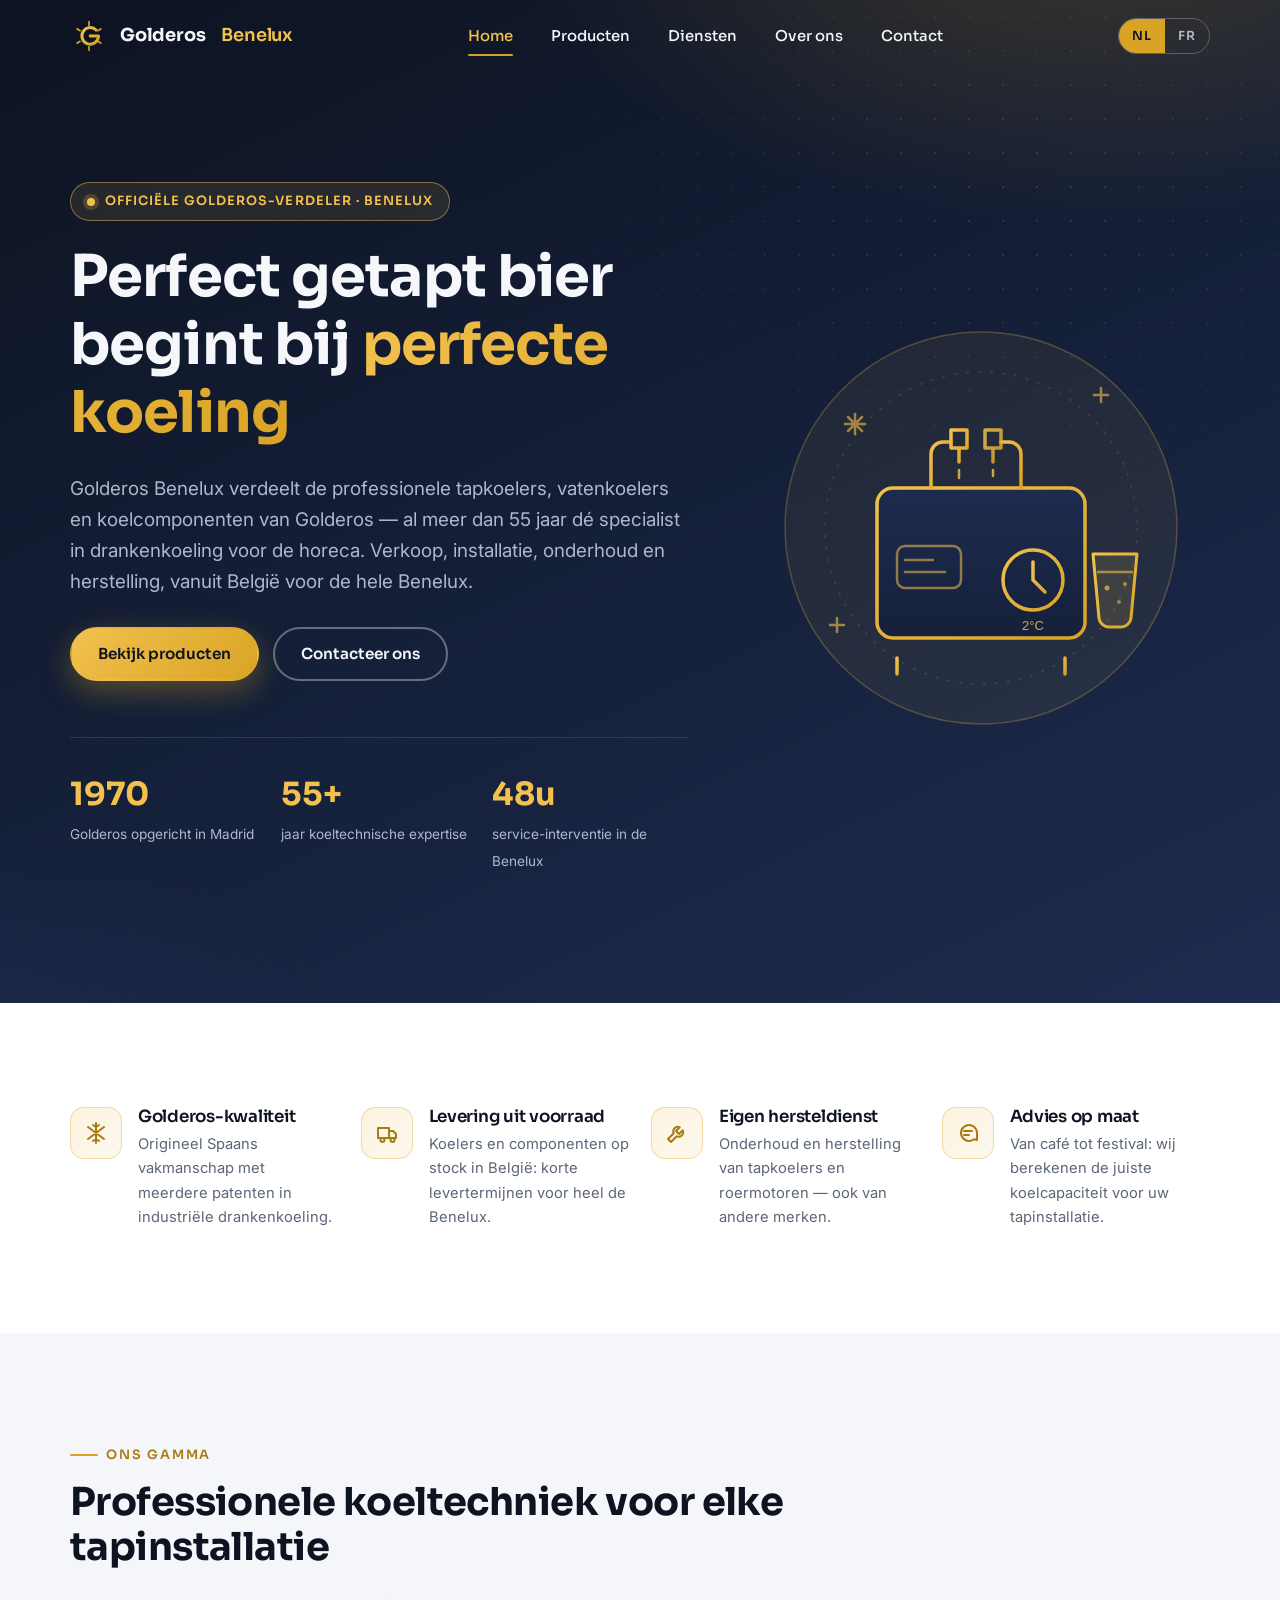
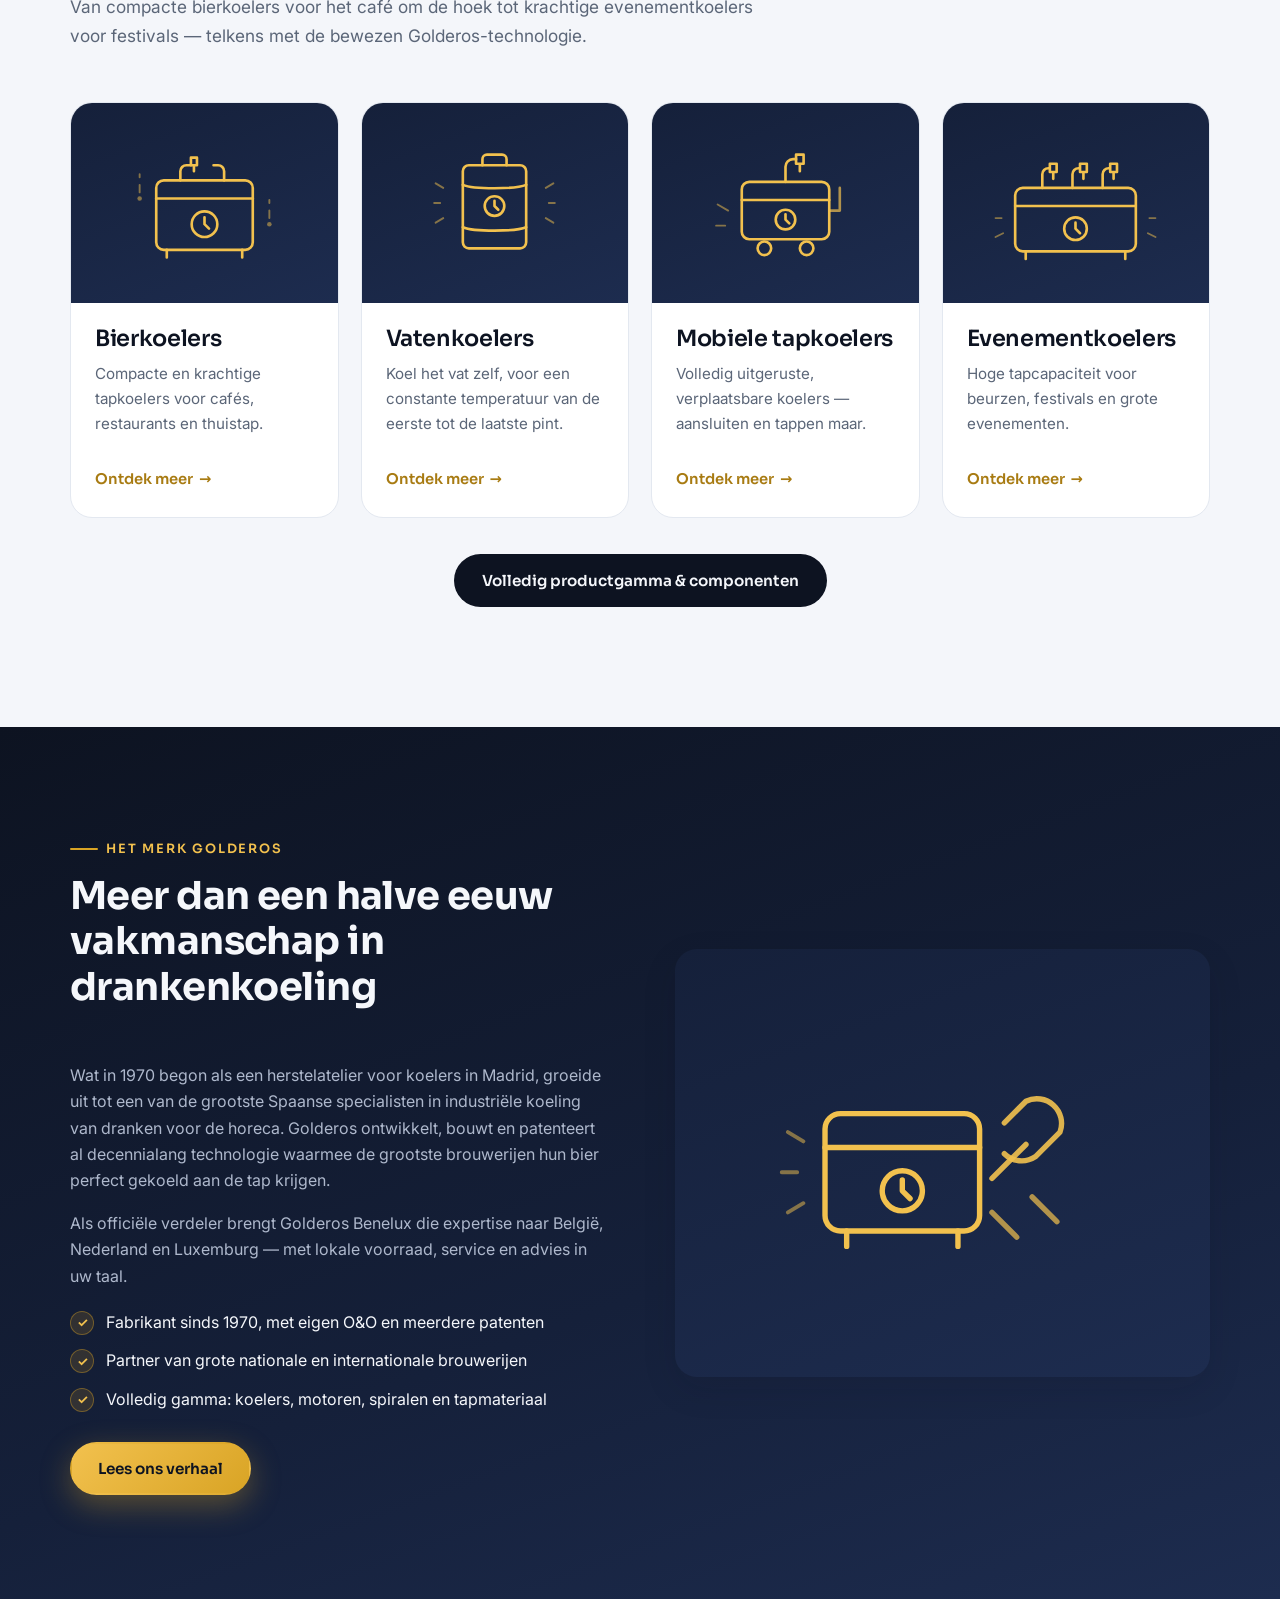
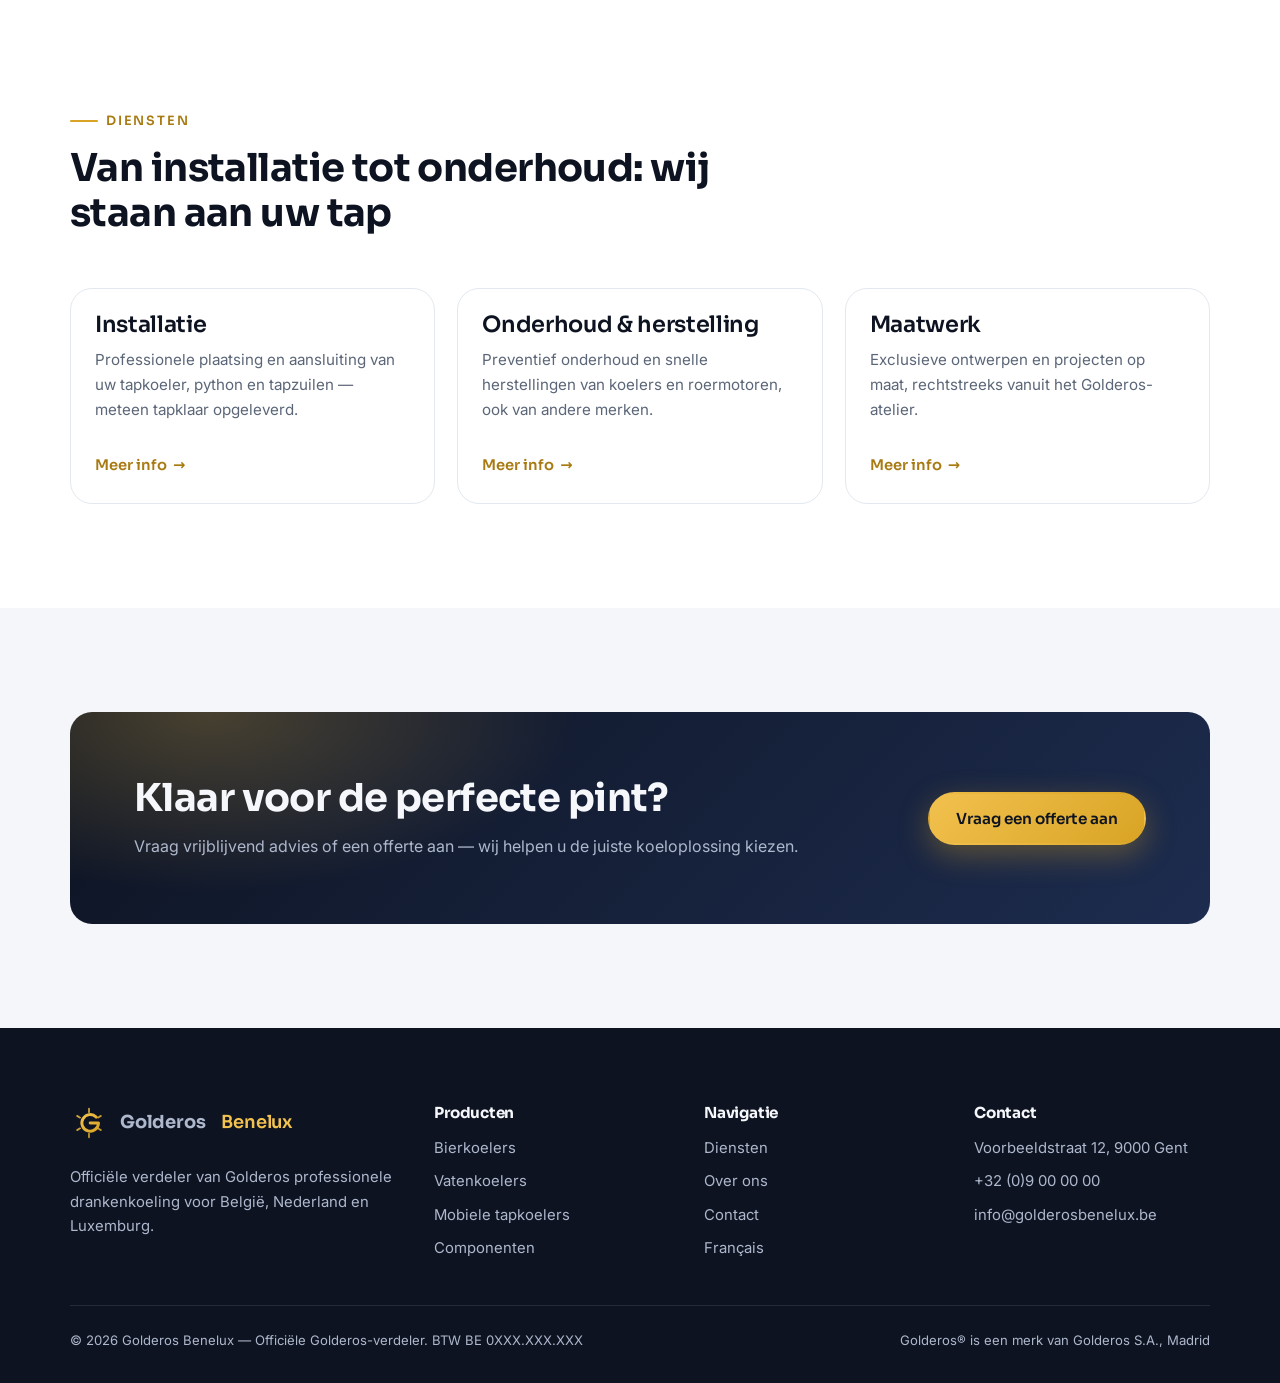
==== nl/index.html @ f65aa763 "Bouw tweetalige (NL/FR) website voor Golderos Benelux Statische marketingsite voor de Belgische Gold" ====
<!DOCTYPE html>
<html lang="nl">
<head>
  <meta charset="UTF-8">
  <meta name="viewport" content="width=device-width, initial-scale=1">
  <title>Golderos Benelux — Professionele biertapkoeling &amp; koeltechniek voor de horeca</title>
  <meta name="description" content="Golderos Benelux is de officiële verdeler van Golderos biertapkoelers, vatenkoelers, roermotoren en koelcomponenten in België, Nederland en Luxemburg. Verkoop, installatie, onderhoud en herstelling.">
  <meta property="og:title" content="Golderos Benelux — Professionele biertapkoeling voor de horeca">
  <meta property="og:description" content="Officiële Golderos-verdeler voor de Benelux: tapkoelers, vatenkoelers, componenten en service.">
  <meta property="og:type" content="website">
  <meta property="og:locale" content="nl_BE">
  <!-- TODO: vervang het domein zodra de definitieve domeinnaam gekend is -->
  <link rel="alternate" hreflang="nl-BE" href="https://www.golderosbenelux.be/nl/index.html">
  <link rel="alternate" hreflang="fr-BE" href="https://www.golderosbenelux.be/fr/index.html">
  <link rel="alternate" hreflang="x-default" href="https://www.golderosbenelux.be/nl/index.html">
  <link rel="icon" type="image/svg+xml" href="../assets/img/logo.svg">
  <link rel="preconnect" href="https://fonts.googleapis.com">
  <link rel="preconnect" href="https://fonts.gstatic.com" crossorigin>
  <link href="https://fonts.googleapis.com/css2?family=Inter:wght@400;500;600&family=Sora:wght@500;600;700&display=swap" rel="stylesheet">
  <link rel="stylesheet" href="../assets/css/style.css">
</head>
<body>
  <a class="skip-link" href="#main">Naar de inhoud</a>

  <header class="site-header">
    <div class="container header-inner">
      <a class="brand" href="index.html">
        <img class="brand-mark" src="../assets/img/logo.svg" alt="" width="38" height="38">
        Golderos&nbsp;<span class="brand-sub">Benelux</span>
      </a>
      <nav class="site-nav" id="site-nav" aria-label="Hoofdnavigatie">
        <a href="index.html" aria-current="page">Home</a>
        <a href="producten.html">Producten</a>
        <a href="diensten.html">Diensten</a>
        <a href="over-ons.html">Over ons</a>
        <a href="contact.html">Contact</a>
      </nav>
      <div class="header-actions">
        <div class="lang-switch" aria-label="Taalkeuze">
          <a href="index.html" class="is-active" aria-current="true" lang="nl">NL</a>
          <a href="../fr/index.html" lang="fr" hreflang="fr">FR</a>
        </div>
        <button class="nav-toggle" aria-expanded="false" aria-controls="site-nav" aria-label="Menu openen of sluiten">
          <span></span><span></span><span></span>
        </button>
      </div>
    </div>
  </header>

  <main id="main">

    <!-- Hero -->
    <section class="hero">
      <div class="container hero-inner">
        <div>
          <span class="hero-badge">Officiële Golderos-verdeler · Benelux</span>
          <h1>Perfect getapt bier begint bij <span class="accent">perfecte koeling</span></h1>
          <p class="lede">Golderos Benelux verdeelt de professionele tapkoelers, vatenkoelers en koelcomponenten van Golderos — al meer dan 55 jaar dé specialist in drankenkoeling voor de horeca. Verkoop, installatie, onderhoud en herstelling, vanuit België voor de hele Benelux.</p>
          <div class="hero-actions">
            <a class="btn btn--gold" href="producten.html">Bekijk producten</a>
            <a class="btn btn--ghost" href="contact.html">Contacteer ons</a>
          </div>
          <div class="hero-stats">
            <div><strong>1970</strong><span>Golderos opgericht in Madrid</span></div>
            <div><strong>55+</strong><span>jaar koeltechnische expertise</span></div>
            <div><strong>48u</strong><span>service-interventie in de Benelux</span></div>
          </div>
        </div>
        <div class="hero-visual">
          <img src="../assets/img/hero-cooler.svg" alt="" width="420" height="420">
        </div>
      </div>
    </section>

    <!-- USP's -->
    <section class="section">
      <div class="container">
        <div class="grid grid--4">
          <div class="usp reveal">
            <span class="usp-icon" aria-hidden="true">
              <svg width="24" height="24" viewBox="0 0 24 24" fill="none" stroke="currentColor" stroke-width="2" stroke-linecap="round"><path d="M12 2v20M4 6l16 12M20 6L4 18M12 6l-3-2M12 6l3-2M12 18l-3 2M12 18l3 2"/></svg>
            </span>
            <div>
              <h3>Golderos-kwaliteit</h3>
              <p>Origineel Spaans vakmanschap met meerdere patenten in industriële drankenkoeling.</p>
            </div>
          </div>
          <div class="usp reveal">
            <span class="usp-icon" aria-hidden="true">
              <svg width="24" height="24" viewBox="0 0 24 24" fill="none" stroke="currentColor" stroke-width="2" stroke-linecap="round" stroke-linejoin="round"><path d="M3 7h11v10H3zM14 10h4l3 3v4h-7zM7.5 17a2 2 0 1 0 0 4 2 2 0 0 0 0-4zM17.5 17a2 2 0 1 0 0 4 2 2 0 0 0 0-4z"/></svg>
            </span>
            <div>
              <h3>Levering uit voorraad</h3>
              <p>Koelers en componenten op stock in België: korte levertermijnen voor heel de Benelux.</p>
            </div>
          </div>
          <div class="usp reveal">
            <span class="usp-icon" aria-hidden="true">
              <svg width="24" height="24" viewBox="0 0 24 24" fill="none" stroke="currentColor" stroke-width="2" stroke-linecap="round" stroke-linejoin="round"><path d="M14.7 6.3a4.5 4.5 0 0 0-6 6L3 18l3 3 5.7-5.7a4.5 4.5 0 0 0 6-6L14 13l-3-3z"/></svg>
            </span>
            <div>
              <h3>Eigen hersteldienst</h3>
              <p>Onderhoud en herstelling van tapkoelers en roermotoren — ook van andere merken.</p>
            </div>
          </div>
          <div class="usp reveal">
            <span class="usp-icon" aria-hidden="true">
              <svg width="24" height="24" viewBox="0 0 24 24" fill="none" stroke="currentColor" stroke-width="2" stroke-linecap="round" stroke-linejoin="round"><path d="M21 12a8 8 0 1 0-3 6.2L21 19z"/><path d="M8 10h8M8 14h5"/></svg>
            </span>
            <div>
              <h3>Advies op maat</h3>
              <p>Van café tot festival: wij berekenen de juiste koelcapaciteit voor uw tapinstallatie.</p>
            </div>
          </div>
        </div>
      </div>
    </section>

    <!-- Productcategorieën -->
    <section class="section section--mist">
      <div class="container">
        <div class="section-head reveal">
          <span class="kicker">Ons gamma</span>
          <h2>Professionele koeltechniek voor elke tapinstallatie</h2>
          <p class="lede">Van compacte bierkoelers voor het café om de hoek tot krachtige evenementkoelers voor festivals — telkens met de bewezen Golderos-technologie.</p>
        </div>
        <div class="grid grid--4">
          <article class="card reveal">
            <div class="card-media">
              <img src="../assets/img/products/beer-cooler.jpg" data-placeholder="../assets/img/products/placeholder-beer-cooler.svg" onerror="this.onerror=null;this.src=this.dataset.placeholder;this.classList.add('is-placeholder')" alt="Golderos bierkoeler" loading="lazy" width="800" height="600">
            </div>
            <div class="card-body">
              <h3>Bierkoelers</h3>
              <p>Compacte en krachtige tapkoelers voor cafés, restaurants en thuistap.</p>
              <a class="card-link" href="producten.html#bierkoelers">Ontdek meer</a>
            </div>
          </article>
          <article class="card reveal">
            <div class="card-media">
              <img src="../assets/img/products/keg-cooler.jpg" data-placeholder="../assets/img/products/placeholder-keg-cooler.svg" onerror="this.onerror=null;this.src=this.dataset.placeholder;this.classList.add('is-placeholder')" alt="Golderos vatenkoeler" loading="lazy" width="800" height="600">
            </div>
            <div class="card-body">
              <h3>Vatenkoelers</h3>
              <p>Koel het vat zelf, voor een constante temperatuur van de eerste tot de laatste pint.</p>
              <a class="card-link" href="producten.html#vatenkoelers">Ontdek meer</a>
            </div>
          </article>
          <article class="card reveal">
            <div class="card-media">
              <img src="../assets/img/products/mobile-cooler.jpg" data-placeholder="../assets/img/products/placeholder-mobile-cooler.svg" onerror="this.onerror=null;this.src=this.dataset.placeholder;this.classList.add('is-placeholder')" alt="Golderos mobiele tapkoeler" loading="lazy" width="800" height="600">
            </div>
            <div class="card-body">
              <h3>Mobiele tapkoelers</h3>
              <p>Volledig uitgeruste, verplaatsbare koelers — aansluiten en tappen maar.</p>
              <a class="card-link" href="producten.html#mobiele-koelers">Ontdek meer</a>
            </div>
          </article>
          <article class="card reveal">
            <div class="card-media">
              <img src="../assets/img/products/event-cooler.jpg" data-placeholder="../assets/img/products/placeholder-event-cooler.svg" onerror="this.onerror=null;this.src=this.dataset.placeholder;this.classList.add('is-placeholder')" alt="Golderos evenementkoeler" loading="lazy" width="800" height="600">
            </div>
            <div class="card-body">
              <h3>Evenementkoelers</h3>
              <p>Hoge tapcapaciteit voor beurzen, festivals en grote evenementen.</p>
              <a class="card-link" href="producten.html#evenementkoelers">Ontdek meer</a>
            </div>
          </article>
        </div>
        <p class="center" style="margin-top:36px">
          <a class="btn btn--ink" href="producten.html">Volledig productgamma &amp; componenten</a>
        </p>
      </div>
    </section>

    <!-- Over Golderos -->
    <section class="section section--dark">
      <div class="container split">
        <div class="reveal">
          <div class="section-head">
            <span class="kicker">Het merk Golderos</span>
            <h2>Meer dan een halve eeuw vakmanschap in drankenkoeling</h2>
          </div>
          <p>Wat in 1970 begon als een herstelatelier voor koelers in Madrid, groeide uit tot een van de grootste Spaanse specialisten in industriële koeling van dranken voor de horeca. Golderos ontwikkelt, bouwt en patenteert al decennialang technologie waarmee de grootste brouwerijen hun bier perfect gekoeld aan de tap krijgen.</p>
          <p>Als officiële verdeler brengt Golderos Benelux die expertise naar België, Nederland en Luxemburg — met lokale voorraad, service en advies in uw taal.</p>
          <ul class="checklist">
            <li>Fabrikant sinds 1970, met eigen O&amp;O en meerdere patenten</li>
            <li>Partner van grote nationale en internationale brouwerijen</li>
            <li>Volledig gamma: koelers, motoren, spiralen en tapmateriaal</li>
          </ul>
          <div class="hero-actions">
            <a class="btn btn--gold" href="over-ons.html">Lees ons verhaal</a>
          </div>
        </div>
        <div class="split-media reveal">
          <img src="../assets/img/products/workshop.jpg" data-placeholder="../assets/img/products/placeholder-service.svg" onerror="this.onerror=null;this.src=this.dataset.placeholder;this.classList.add('is-placeholder')" alt="Golderos werkplaats voor koeltechniek" loading="lazy" width="1000" height="800">
        </div>
      </div>
    </section>

    <!-- Diensten teaser -->
    <section class="section">
      <div class="container">
        <div class="section-head reveal">
          <span class="kicker">Diensten</span>
          <h2>Van installatie tot onderhoud: wij staan aan uw tap</h2>
        </div>
        <div class="grid grid--3">
          <article class="card reveal">
            <div class="card-body">
              <h3>Installatie</h3>
              <p>Professionele plaatsing en aansluiting van uw tapkoeler, python en tapzuilen — meteen tapklaar opgeleverd.</p>
              <a class="card-link" href="diensten.html#installatie">Meer info</a>
            </div>
          </article>
          <article class="card reveal">
            <div class="card-body">
              <h3>Onderhoud &amp; herstelling</h3>
              <p>Preventief onderhoud en snelle herstellingen van koelers en roermotoren, ook van andere merken.</p>
              <a class="card-link" href="diensten.html#onderhoud">Meer info</a>
            </div>
          </article>
          <article class="card reveal">
            <div class="card-body">
              <h3>Maatwerk</h3>
              <p>Exclusieve ontwerpen en projecten op maat, rechtstreeks vanuit het Golderos-atelier.</p>
              <a class="card-link" href="diensten.html#maatwerk">Meer info</a>
            </div>
          </article>
        </div>
      </div>
    </section>

    <!-- CTA -->
    <section class="section section--mist">
      <div class="container">
        <div class="cta-band reveal">
          <div>
            <h2>Klaar voor de perfecte pint?</h2>
            <p>Vraag vrijblijvend advies of een offerte aan — wij helpen u de juiste koeloplossing kiezen.</p>
          </div>
          <a class="btn btn--gold" href="contact.html">Vraag een offerte aan</a>
        </div>
      </div>
    </section>
  </main>

  <footer class="site-footer">
    <div class="container">
      <div class="footer-grid">
        <div class="footer-brand">
          <a class="brand" href="index.html">
            <img class="brand-mark" src="../assets/img/logo.svg" alt="" width="38" height="38">
            Golderos&nbsp;<span class="brand-sub">Benelux</span>
          </a>
          <p style="margin-top:16px">Officiële verdeler van Golderos professionele drankenkoeling voor België, Nederland en Luxemburg.</p>
        </div>
        <div>
          <h4>Producten</h4>
          <ul>
            <li><a href="producten.html#bierkoelers">Bierkoelers</a></li>
            <li><a href="producten.html#vatenkoelers">Vatenkoelers</a></li>
            <li><a href="producten.html#mobiele-koelers">Mobiele tapkoelers</a></li>
            <li><a href="producten.html#componenten">Componenten</a></li>
          </ul>
        </div>
        <div>
          <h4>Navigatie</h4>
          <ul>
            <li><a href="diensten.html">Diensten</a></li>
            <li><a href="over-ons.html">Over ons</a></li>
            <li><a href="contact.html">Contact</a></li>
            <li><a href="../fr/index.html" lang="fr" hreflang="fr">Français</a></li>
          </ul>
        </div>
        <div>
          <h4>Contact</h4>
          <ul>
            <!-- TODO: definitieve bedrijfsgegevens invullen -->
            <li>Voorbeeldstraat 12, 9000 Gent</li>
            <li><a href="tel:+3290000000">+32 (0)9 00 00 00</a></li>
            <li><a href="mailto:info@golderosbenelux.be">info@golderosbenelux.be</a></li>
          </ul>
        </div>
      </div>
      <div class="footer-bottom">
        <span>© <span data-year>2026</span> Golderos Benelux — Officiële Golderos-verdeler. BTW BE 0XXX.XXX.XXX <!-- TODO --></span>
        <span>Golderos® is een merk van Golderos S.A., Madrid</span>
      </div>
    </div>
  </footer>

  <script src="../assets/js/main.js" defer></script>
</body>
</html>
---- assets/css/style.css ----
/* ==========================================================================
   Golderos Benelux — designsysteem
   Mobile-first, geen build-stap.
   ========================================================================== */

:root {
  /* Kleuren */
  --ink: #0d1321;
  --ink-2: #15203a;
  --ink-3: #1d2c4f;
  --gold: #d9a425;
  --gold-2: #f2c14e;
  --gold-dark: #a87b12;
  --paper: #ffffff;
  --mist: #f4f6fa;
  --line: #e3e8f0;
  --text: #2a3344;
  --text-soft: #5b6678;
  --text-inverse: #f5f7fb;
  --text-inverse-soft: #aeb8cc;

  /* Typografie */
  --font-display: "Sora", system-ui, sans-serif;
  --font-body: "Inter", system-ui, sans-serif;

  /* Maten */
  --radius: 14px;
  --radius-lg: 22px;
  --container: 1180px;
  --header-h: 72px;
  --shadow-sm: 0 2px 10px rgba(13, 19, 33, 0.07);
  --shadow-md: 0 12px 34px rgba(13, 19, 33, 0.12);
  --shadow-gold: 0 10px 30px rgba(217, 164, 37, 0.35);
}

*,
*::before,
*::after {
  box-sizing: border-box;
}

html {
  scroll-behavior: smooth;
  scroll-padding-top: calc(var(--header-h) + 16px);
}

body {
  margin: 0;
  font-family: var(--font-body);
  font-size: 1rem;
  line-height: 1.65;
  color: var(--text);
  background: var(--paper);
  -webkit-font-smoothing: antialiased;
  overflow-x: hidden;
}

img,
svg {
  max-width: 100%;
  display: block;
}

h1,
h2,
h3,
h4 {
  font-family: var(--font-display);
  color: var(--ink);
  line-height: 1.18;
  margin: 0 0 0.6em;
  letter-spacing: -0.015em;
}

h1 { font-size: clamp(2.1rem, 6.2vw, 3.6rem); font-weight: 700; }
h2 { font-size: clamp(1.6rem, 4vw, 2.4rem); font-weight: 700; }
h3 { font-size: clamp(1.15rem, 2.6vw, 1.4rem); font-weight: 600; }

p { margin: 0 0 1em; }

a {
  color: var(--gold-dark);
  text-decoration: none;
}

a:hover { text-decoration: underline; }

.container {
  width: 100%;
  max-width: var(--container);
  margin-inline: auto;
  padding-inline: 20px;
}

.section {
  padding-block: clamp(56px, 9vw, 104px);
}

.section--mist { background: var(--mist); }
.section--dark {
  background: linear-gradient(160deg, var(--ink) 0%, var(--ink-2) 60%, var(--ink-3) 100%);
  color: var(--text-inverse);
}
.section--dark h2,
.section--dark h3 { color: var(--text-inverse); }
.section--dark p { color: var(--text-inverse-soft); }

.section-head {
  max-width: 720px;
  margin-bottom: clamp(28px, 5vw, 52px);
}

.section-head .kicker {
  display: inline-flex;
  align-items: center;
  gap: 8px;
  font-family: var(--font-display);
  font-size: 0.8rem;
  font-weight: 600;
  text-transform: uppercase;
  letter-spacing: 0.14em;
  color: var(--gold-dark);
  margin-bottom: 14px;
}

.section--dark .kicker { color: var(--gold-2); }

.section-head .kicker::before {
  content: "";
  width: 28px;
  height: 2px;
  background: var(--gold);
  border-radius: 2px;
}

.lede {
  font-size: 1.08rem;
  color: var(--text-soft);
}

/* --------------------------------------------------------------------------
   Knoppen
   -------------------------------------------------------------------------- */

.btn {
  display: inline-flex;
  align-items: center;
  justify-content: center;
  gap: 10px;
  min-height: 50px;
  padding: 12px 26px;
  border-radius: 999px;
  font-family: var(--font-display);
  font-size: 0.95rem;
  font-weight: 600;
  text-decoration: none;
  border: 2px solid transparent;
  cursor: pointer;
  transition: transform 0.18s ease, box-shadow 0.18s ease, background 0.18s ease,
    color 0.18s ease, border-color 0.18s ease;
}

.btn:hover { text-decoration: none; transform: translateY(-2px); }

.btn--gold {
  background: linear-gradient(135deg, var(--gold-2), var(--gold));
  color: var(--ink);
  box-shadow: var(--shadow-gold);
}

.btn--gold:hover { box-shadow: 0 16px 38px rgba(217, 164, 37, 0.45); }

.btn--ghost {
  border-color: rgba(255, 255, 255, 0.35);
  color: var(--text-inverse);
}

.btn--ghost:hover { border-color: var(--gold-2); color: var(--gold-2); }

.btn--ink {
  background: var(--ink);
  color: var(--text-inverse);
}

.btn--ink:hover { background: var(--ink-3); }

/* --------------------------------------------------------------------------
   Header & navigatie
   -------------------------------------------------------------------------- */

.site-header {
  position: fixed;
  inset: 0 0 auto 0;
  z-index: 60;
  height: var(--header-h);
  display: flex;
  align-items: center;
  transition: background 0.25s ease, box-shadow 0.25s ease;
}

.site-header.is-solid,
.site-header.is-open {
  background: rgba(13, 19, 33, 0.92);
  backdrop-filter: blur(12px);
  -webkit-backdrop-filter: blur(12px);
  box-shadow: 0 6px 24px rgba(0, 0, 0, 0.25);
}

.header-inner {
  display: flex;
  align-items: center;
  justify-content: space-between;
  gap: 16px;
}

.brand {
  display: inline-flex;
  align-items: center;
  gap: 12px;
  font-family: var(--font-display);
  font-weight: 700;
  font-size: 1.12rem;
  color: var(--text-inverse);
  letter-spacing: -0.01em;
  white-space: nowrap;
}

.brand:hover { text-decoration: none; }

.brand .brand-mark { width: 38px; height: 38px; flex: none; }

.brand .brand-sub {
  color: var(--gold-2);
  font-weight: 600;
}

.site-nav {
  display: none;
}

.site-nav a {
  font-family: var(--font-display);
  font-size: 0.93rem;
  font-weight: 500;
  color: var(--text-inverse);
  padding: 10px 4px;
  position: relative;
}

.site-nav a:hover { text-decoration: none; color: var(--gold-2); }

.site-nav a::after {
  content: "";
  position: absolute;
  left: 4px;
  right: 4px;
  bottom: 2px;
  height: 2px;
  border-radius: 2px;
  background: var(--gold);
  transform: scaleX(0);
  transform-origin: left;
  transition: transform 0.2s ease;
}

.site-nav a:hover::after,
.site-nav a[aria-current="page"]::after { transform: scaleX(1); }

.site-nav a[aria-current="page"] { color: var(--gold-2); }

.header-actions {
  display: flex;
  align-items: center;
  gap: 12px;
}

.lang-switch {
  display: inline-flex;
  border: 1px solid rgba(255, 255, 255, 0.25);
  border-radius: 999px;
  overflow: hidden;
}

.lang-switch a {
  font-family: var(--font-display);
  font-size: 0.78rem;
  font-weight: 600;
  letter-spacing: 0.06em;
  color: var(--text-inverse-soft);
  padding: 7px 13px;
  min-width: 44px;
  text-align: center;
}

.lang-switch a:hover { text-decoration: none; color: var(--gold-2); }

.lang-switch a.is-active {
  background: var(--gold);
  color: var(--ink);
}

.nav-toggle {
  appearance: none;
  background: none;
  border: 0;
  width: 46px;
  height: 46px;
  display: inline-flex;
  flex-direction: column;
  align-items: center;
  justify-content: center;
  gap: 6px;
  cursor: pointer;
  padding: 0;
}

.nav-toggle span {
  width: 24px;
  height: 2px;
  border-radius: 2px;
  background: var(--text-inverse);
  transition: transform 0.25s ease, opacity 0.25s ease;
}

.is-open .nav-toggle span:nth-child(1) { transform: translateY(8px) rotate(45deg); }
.is-open .nav-toggle span:nth-child(2) { opacity: 0; }
.is-open .nav-toggle span:nth-child(3) { transform: translateY(-8px) rotate(-45deg); }

/* Mobiel uitklapmenu */
.site-nav.is-open {
  display: flex;
  flex-direction: column;
  position: fixed;
  top: var(--header-h);
  left: 0;
  right: 0;
  background: var(--ink);
  padding: 18px 20px 28px;
  gap: 4px;
  box-shadow: 0 24px 40px rgba(0, 0, 0, 0.35);
  max-height: calc(100vh - var(--header-h));
  overflow-y: auto;
}

.site-nav.is-open a {
  padding: 13px 8px;
  font-size: 1.05rem;
  border-bottom: 1px solid rgba(255, 255, 255, 0.08);
}

@media (min-width: 880px) {
  .site-nav {
    display: flex;
    gap: clamp(14px, 2.4vw, 30px);
  }
  .nav-toggle { display: none; }
}

/* Compacte header op smalle schermen zodat alles binnen 360px past */
@media (max-width: 560px) {
  .header-inner { gap: 8px; padding-inline: 14px; }
  .brand { font-size: 0.95rem; gap: 8px; }
  .brand .brand-mark { width: 30px; height: 30px; }
  .header-actions { gap: 6px; }
  .lang-switch a { min-width: 36px; padding: 6px 9px; font-size: 0.72rem; }
  .nav-toggle { width: 40px; }
}

/* --------------------------------------------------------------------------
   Hero
   -------------------------------------------------------------------------- */

.hero {
  position: relative;
  background:
    radial-gradient(900px 500px at 85% -10%, rgba(217, 164, 37, 0.22), transparent 65%),
    radial-gradient(700px 420px at -10% 110%, rgba(29, 44, 79, 0.9), transparent 70%),
    linear-gradient(155deg, var(--ink) 0%, var(--ink-2) 55%, var(--ink-3) 100%);
  color: var(--text-inverse);
  padding-top: calc(var(--header-h) + clamp(48px, 10vw, 110px));
  padding-bottom: clamp(64px, 11vw, 130px);
  overflow: hidden;
}

.hero::after {
  content: "";
  position: absolute;
  inset: 0;
  background-image: radial-gradient(rgba(242, 193, 78, 0.16) 1.5px, transparent 1.5px);
  background-size: 34px 34px;
  mask-image: radial-gradient(720px 480px at 78% 20%, black, transparent 75%);
  -webkit-mask-image: radial-gradient(720px 480px at 78% 20%, black, transparent 75%);
  pointer-events: none;
}

.hero-inner {
  position: relative;
  z-index: 1;
  display: grid;
  gap: clamp(36px, 6vw, 64px);
  align-items: center;
}

.hero h1 { color: var(--text-inverse); margin-bottom: 0.45em; }

.hero h1 .accent {
  background: linear-gradient(120deg, var(--gold-2), var(--gold));
  -webkit-background-clip: text;
  background-clip: text;
  color: transparent;
}

.hero .lede {
  color: var(--text-inverse-soft);
  font-size: clamp(1.02rem, 2.2vw, 1.18rem);
  max-width: 56ch;
}

.hero-badge {
  display: inline-flex;
  align-items: center;
  gap: 10px;
  border: 1px solid rgba(242, 193, 78, 0.45);
  background: rgba(242, 193, 78, 0.1);
  color: var(--gold-2);
  font-family: var(--font-display);
  font-size: 0.8rem;
  font-weight: 600;
  letter-spacing: 0.08em;
  text-transform: uppercase;
  border-radius: 999px;
  padding: 8px 16px;
  margin-bottom: 22px;
}

.hero-badge::before {
  content: "";
  width: 8px;
  height: 8px;
  border-radius: 50%;
  background: var(--gold-2);
  box-shadow: 0 0 0 4px rgba(242, 193, 78, 0.2);
}

.hero-actions {
  display: flex;
  flex-wrap: wrap;
  gap: 14px;
  margin-top: 30px;
}

.hero-stats {
  display: grid;
  grid-template-columns: repeat(3, 1fr);
  gap: 14px;
  margin-top: clamp(36px, 6vw, 56px);
  padding-top: 30px;
  border-top: 1px solid rgba(255, 255, 255, 0.12);
  max-width: 640px;
}

.hero-stats strong {
  display: block;
  font-family: var(--font-display);
  font-size: clamp(1.4rem, 3.4vw, 2rem);
  color: var(--gold-2);
}

.hero-stats span {
  font-size: 0.85rem;
  color: var(--text-inverse-soft);
}

.hero-visual {
  display: none;
  justify-self: center;
}

.hero-visual svg { width: min(380px, 100%); height: auto; filter: drop-shadow(0 24px 50px rgba(0, 0, 0, 0.45)); }

@media (min-width: 980px) {
  .hero-inner { grid-template-columns: 1.15fr 0.85fr; }
  .hero-visual { display: block; }
}

/* Subhero voor binnenpagina's */
.page-hero {
  background:
    radial-gradient(700px 360px at 90% 0%, rgba(217, 164, 37, 0.18), transparent 65%),
    linear-gradient(155deg, var(--ink) 0%, var(--ink-2) 70%, var(--ink-3) 100%);
  color: var(--text-inverse);
  padding-top: calc(var(--header-h) + clamp(44px, 8vw, 84px));
  padding-bottom: clamp(44px, 7vw, 76px);
}

.page-hero h1 { color: var(--text-inverse); font-size: clamp(1.9rem, 5vw, 2.9rem); }
.page-hero .lede { color: var(--text-inverse-soft); max-width: 62ch; }

.breadcrumb {
  font-size: 0.85rem;
  color: var(--text-inverse-soft);
  margin-bottom: 16px;
}

.breadcrumb a { color: var(--gold-2); }

/* --------------------------------------------------------------------------
   Kaarten & grids
   -------------------------------------------------------------------------- */

.grid {
  display: grid;
  gap: 22px;
}

@media (min-width: 640px) { .grid--2 { grid-template-columns: repeat(2, 1fr); } }
@media (min-width: 980px) {
  .grid--3 { grid-template-columns: repeat(3, 1fr); }
  .grid--4 { grid-template-columns: repeat(4, 1fr); }
}
@media (min-width: 640px) and (max-width: 979px) {
  .grid--3, .grid--4 { grid-template-columns: repeat(2, 1fr); }
}

.card {
  background: var(--paper);
  border: 1px solid var(--line);
  border-radius: var(--radius-lg);
  overflow: hidden;
  display: flex;
  flex-direction: column;
  transition: transform 0.22s ease, box-shadow 0.22s ease, border-color 0.22s ease;
}

.card:hover {
  transform: translateY(-6px);
  box-shadow: var(--shadow-md);
  border-color: rgba(217, 164, 37, 0.5);
}

.card-media {
  aspect-ratio: 4 / 3;
  background: linear-gradient(160deg, var(--ink-2), var(--ink-3));
  display: flex;
  align-items: center;
  justify-content: center;
  overflow: hidden;
}

.card-media img {
  width: 100%;
  height: 100%;
  object-fit: cover;
  transition: transform 0.4s ease;
}

.card:hover .card-media img { transform: scale(1.05); }

.card-media img.is-placeholder {
  object-fit: contain;
  padding: 12%;
}

.card-body {
  padding: 22px 24px 26px;
  display: flex;
  flex-direction: column;
  flex: 1;
}

.card-body h3 { margin-bottom: 0.4em; }

.card-body p {
  color: var(--text-soft);
  font-size: 0.95rem;
  flex: 1;
}

.card-tags {
  display: flex;
  flex-wrap: wrap;
  gap: 8px;
  margin-top: 14px;
  padding: 0;
  list-style: none;
}

.card-tags li {
  font-size: 0.74rem;
  font-weight: 600;
  font-family: var(--font-display);
  letter-spacing: 0.04em;
  color: var(--gold-dark);
  background: rgba(217, 164, 37, 0.1);
  border: 1px solid rgba(217, 164, 37, 0.3);
  border-radius: 999px;
  padding: 4px 12px;
}

.card-link {
  font-family: var(--font-display);
  font-weight: 600;
  font-size: 0.92rem;
  margin-top: 16px;
  color: var(--gold-dark);
  display: inline-flex;
  align-items: center;
  gap: 6px;
}

.card-link::after { content: "→"; transition: transform 0.2s ease; }
.card:hover .card-link::after { transform: translateX(4px); }

/* USP-strook */
.usp {
  display: flex;
  gap: 16px;
  align-items: flex-start;
}

.usp-icon {
  flex: none;
  width: 52px;
  height: 52px;
  border-radius: 14px;
  display: grid;
  place-items: center;
  background: linear-gradient(135deg, rgba(242, 193, 78, 0.18), rgba(217, 164, 37, 0.08));
  border: 1px solid rgba(217, 164, 37, 0.35);
  color: var(--gold-dark);
}

.section--dark .usp-icon { color: var(--gold-2); }

.usp h3 { font-size: 1.05rem; margin-bottom: 0.3em; }
.usp p { font-size: 0.92rem; color: var(--text-soft); margin: 0; }
.section--dark .usp p { color: var(--text-inverse-soft); }

/* Split-secties (tekst + visual) */
.split {
  display: grid;
  gap: clamp(30px, 6vw, 70px);
  align-items: center;
}

@media (min-width: 920px) {
  .split { grid-template-columns: 1fr 1fr; }
  .split--rev > :first-child { order: 2; }
}

.split-media {
  border-radius: var(--radius-lg);
  overflow: hidden;
  box-shadow: var(--shadow-md);
  aspect-ratio: 5 / 4;
  background: linear-gradient(160deg, var(--ink-2), var(--ink-3));
  display: flex;
  align-items: center;
  justify-content: center;
}

.split-media img { width: 100%; height: 100%; object-fit: cover; }
.split-media img.is-placeholder { object-fit: contain; padding: 14%; }

/* Checklijst */
.checklist {
  list-style: none;
  padding: 0;
  margin: 20px 0 0;
  display: grid;
  gap: 12px;
}

.checklist li {
  display: flex;
  gap: 12px;
  align-items: flex-start;
}

.checklist li::before {
  content: "✓";
  flex: none;
  width: 24px;
  height: 24px;
  border-radius: 50%;
  display: grid;
  place-items: center;
  font-size: 0.8rem;
  font-weight: 700;
  background: rgba(217, 164, 37, 0.15);
  color: var(--gold-dark);
  border: 1px solid rgba(217, 164, 37, 0.4);
  margin-top: 2px;
}

.section--dark .checklist li::before { color: var(--gold-2); }

/* Tijdlijn (over ons) */
.timeline {
  list-style: none;
  margin: 0;
  padding: 0;
  position: relative;
  display: grid;
  gap: 34px;
}

.timeline::before {
  content: "";
  position: absolute;
  left: 11px;
  top: 8px;
  bottom: 8px;
  width: 2px;
  background: linear-gradient(var(--gold), rgba(217, 164, 37, 0.15));
}

.timeline li {
  position: relative;
  padding-left: 46px;
}

.timeline li::before {
  content: "";
  position: absolute;
  left: 3px;
  top: 6px;
  width: 18px;
  height: 18px;
  border-radius: 50%;
  background: var(--ink);
  border: 3px solid var(--gold);
}

.timeline .year {
  font-family: var(--font-display);
  font-weight: 700;
  color: var(--gold-dark);
  font-size: 1.05rem;
  display: block;
  margin-bottom: 4px;
}

.section--dark .timeline .year { color: var(--gold-2); }
.section--dark .timeline li::before { background: var(--ink-2); }

/* CTA-band */
.cta-band {
  background:
    radial-gradient(620px 300px at 12% 0%, rgba(242, 193, 78, 0.25), transparent 60%),
    linear-gradient(135deg, var(--ink) 0%, var(--ink-3) 100%);
  border-radius: var(--radius-lg);
  color: var(--text-inverse);
  padding: clamp(34px, 6vw, 64px);
  display: grid;
  gap: 24px;
  align-items: center;
  text-align: left;
}

.cta-band h2 { color: var(--text-inverse); margin-bottom: 0.3em; }
.cta-band p { color: var(--text-inverse-soft); margin: 0; }

@media (min-width: 880px) {
  .cta-band { grid-template-columns: 1fr auto; }
}

/* --------------------------------------------------------------------------
   Contact
   -------------------------------------------------------------------------- */

.contact-layout {
  display: grid;
  gap: 34px;
}

@media (min-width: 920px) {
  .contact-layout { grid-template-columns: 1fr 1.2fr; align-items: start; }
}

.contact-info {
  display: grid;
  gap: 18px;
}

.contact-item {
  display: flex;
  gap: 14px;
  align-items: flex-start;
  background: var(--paper);
  border: 1px solid var(--line);
  border-radius: var(--radius);
  padding: 18px 20px;
}

.contact-item .usp-icon { width: 44px; height: 44px; }
.contact-item h3 { font-size: 0.98rem; margin-bottom: 2px; }
.contact-item p { margin: 0; font-size: 0.93rem; color: var(--text-soft); }

.form {
  background: var(--paper);
  border: 1px solid var(--line);
  border-radius: var(--radius-lg);
  padding: clamp(22px, 4vw, 36px);
  box-shadow: var(--shadow-sm);
  display: grid;
  gap: 18px;
}

.form-row { display: grid; gap: 18px; }

@media (min-width: 640px) {
  .form-row--2 { grid-template-columns: 1fr 1fr; }
}

.field { display: grid; gap: 7px; }

.field label {
  font-family: var(--font-display);
  font-size: 0.86rem;
  font-weight: 600;
  color: var(--ink);
}

.field input,
.field select,
.field textarea {
  font: inherit;
  color: var(--text);
  border: 1.5px solid var(--line);
  border-radius: 10px;
  padding: 13px 15px;
  min-height: 50px;
  background: var(--mist);
  transition: border-color 0.18s ease, background 0.18s ease;
  width: 100%;
}

.field textarea { min-height: 140px; resize: vertical; }

.field input:focus,
.field select:focus,
.field textarea:focus {
  outline: none;
  border-color: var(--gold);
  background: var(--paper);
}

.form-note { font-size: 0.83rem; color: var(--text-soft); margin: 0; }

.form-feedback {
  display: none;
  border-radius: 10px;
  padding: 14px 16px;
  font-size: 0.92rem;
  background: rgba(33, 150, 83, 0.1);
  border: 1px solid rgba(33, 150, 83, 0.4);
  color: #1d7a47;
}

.form-feedback.is-visible { display: block; }

/* --------------------------------------------------------------------------
   Footer
   -------------------------------------------------------------------------- */

.site-footer {
  background: var(--ink);
  color: var(--text-inverse-soft);
  padding: clamp(48px, 7vw, 76px) 0 32px;
  font-size: 0.93rem;
}

.footer-grid {
  display: grid;
  gap: 34px;
  margin-bottom: 44px;
}

@media (min-width: 760px) {
  .footer-grid { grid-template-columns: 1.4fr 1fr 1fr 1fr; }
}

.site-footer h4 {
  color: var(--text-inverse);
  font-size: 0.95rem;
  margin-bottom: 14px;
}

.site-footer ul {
  list-style: none;
  margin: 0;
  padding: 0;
  display: grid;
  gap: 9px;
}

.site-footer a { color: var(--text-inverse-soft); }
.site-footer a:hover { color: var(--gold-2); text-decoration: none; }

.footer-brand p { max-width: 36ch; }

.footer-bottom {
  border-top: 1px solid rgba(255, 255, 255, 0.1);
  padding-top: 24px;
  display: flex;
  flex-wrap: wrap;
  gap: 12px;
  justify-content: space-between;
  font-size: 0.82rem;
}

/* --------------------------------------------------------------------------
   Scroll-reveal
   -------------------------------------------------------------------------- */

.reveal {
  opacity: 0;
  transform: translateY(26px);
  transition: opacity 0.6s ease, transform 0.6s ease;
}

.reveal.is-visible {
  opacity: 1;
  transform: none;
}

@media (prefers-reduced-motion: reduce) {
  html { scroll-behavior: auto; }
  .reveal { opacity: 1; transform: none; transition: none; }
  .btn, .card, .card-media img { transition: none; }
}

/* --------------------------------------------------------------------------
   Hulpklassen
   -------------------------------------------------------------------------- */

.mt-0 { margin-top: 0; }
.center { text-align: center; }
.center .section-head { margin-inline: auto; }

.skip-link {
  position: absolute;
  left: -999px;
  top: 8px;
  z-index: 100;
  background: var(--gold);
  color: var(--ink);
  padding: 10px 18px;
  border-radius: 8px;
  font-weight: 600;
}

.skip-link:focus { left: 8px; }
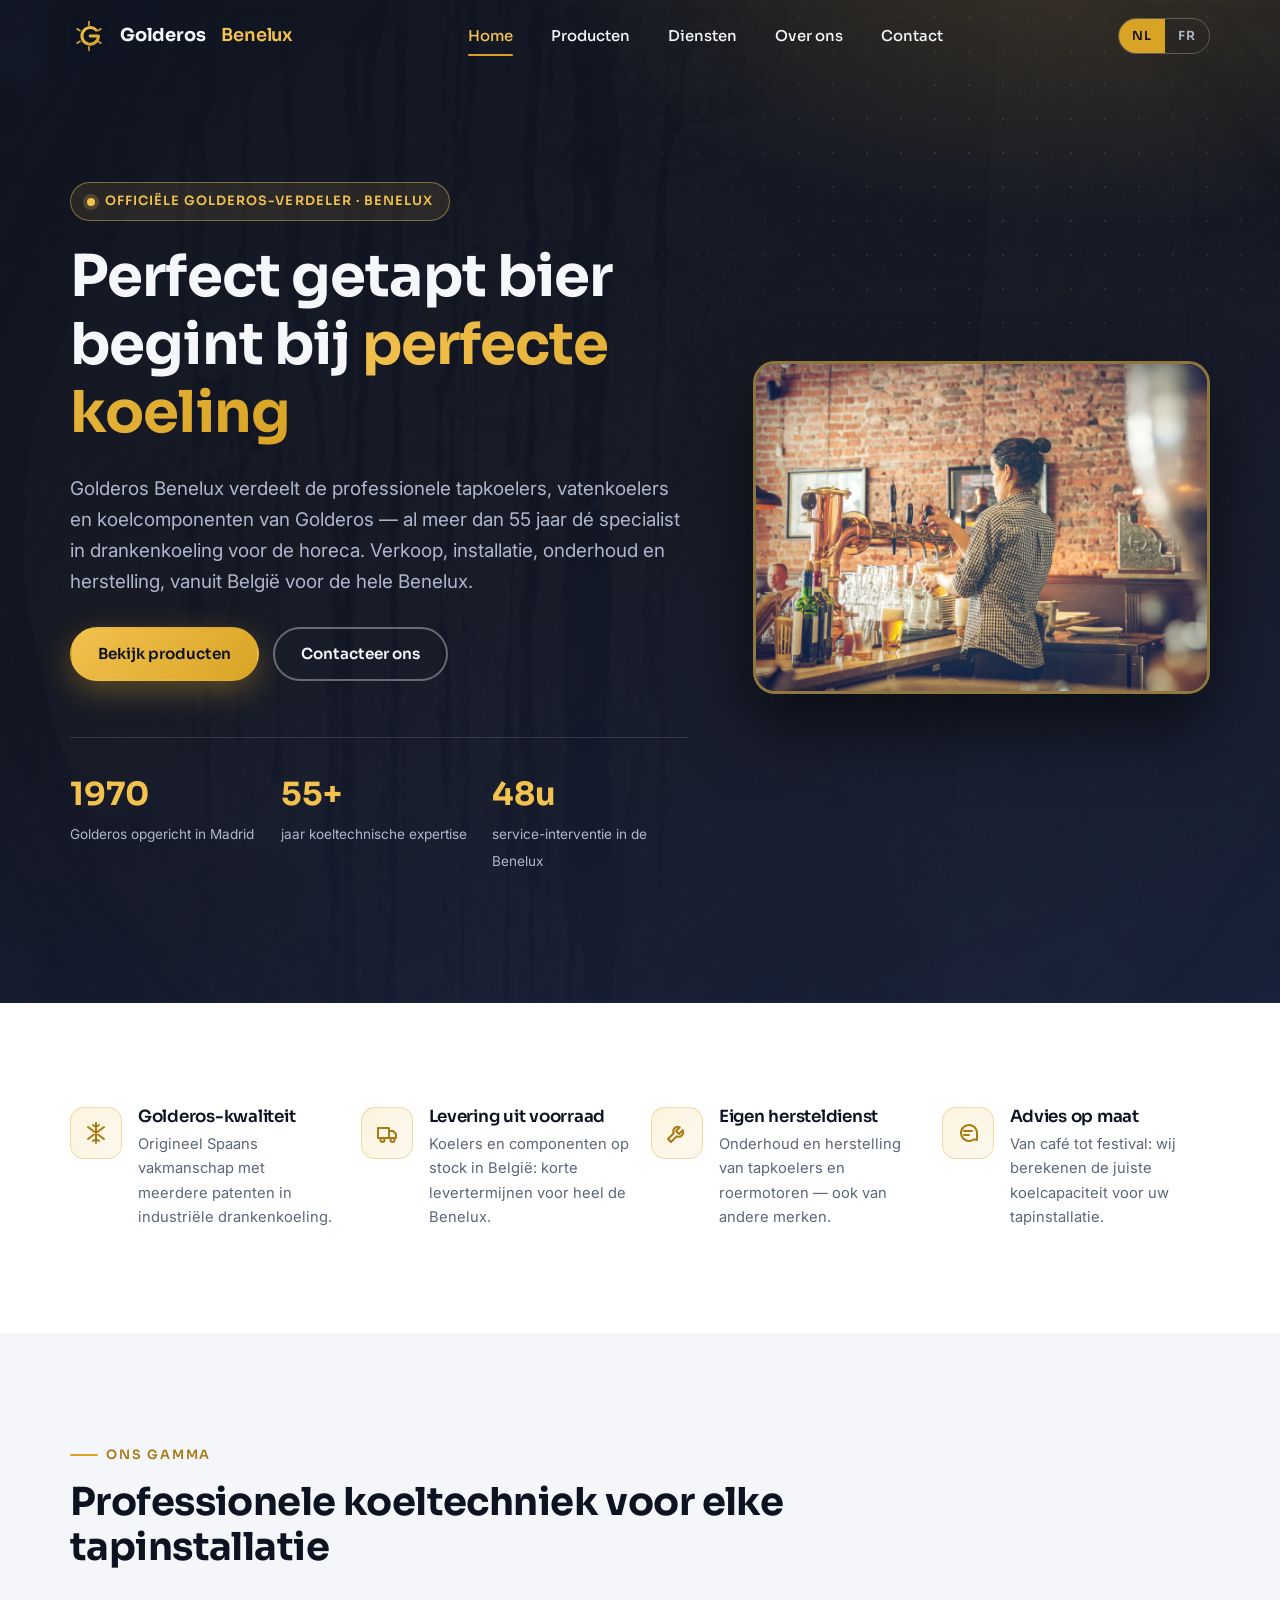
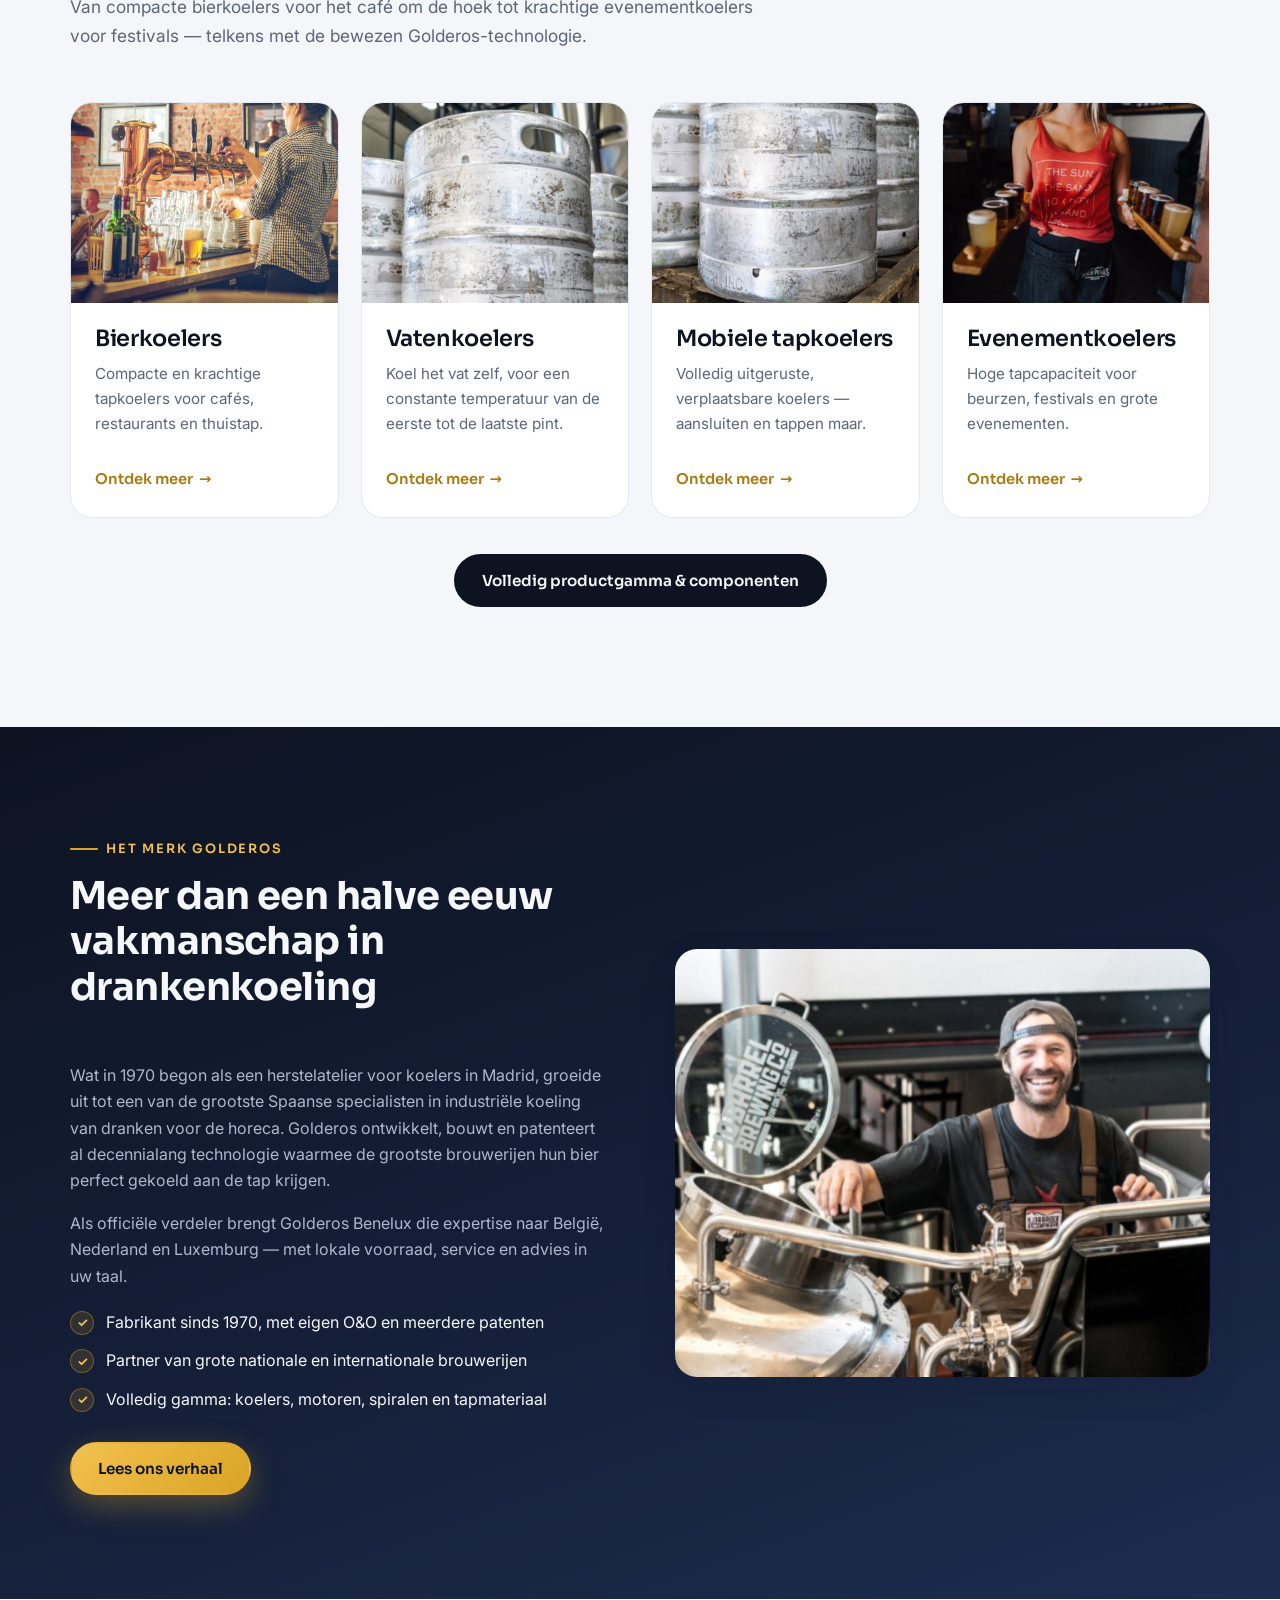
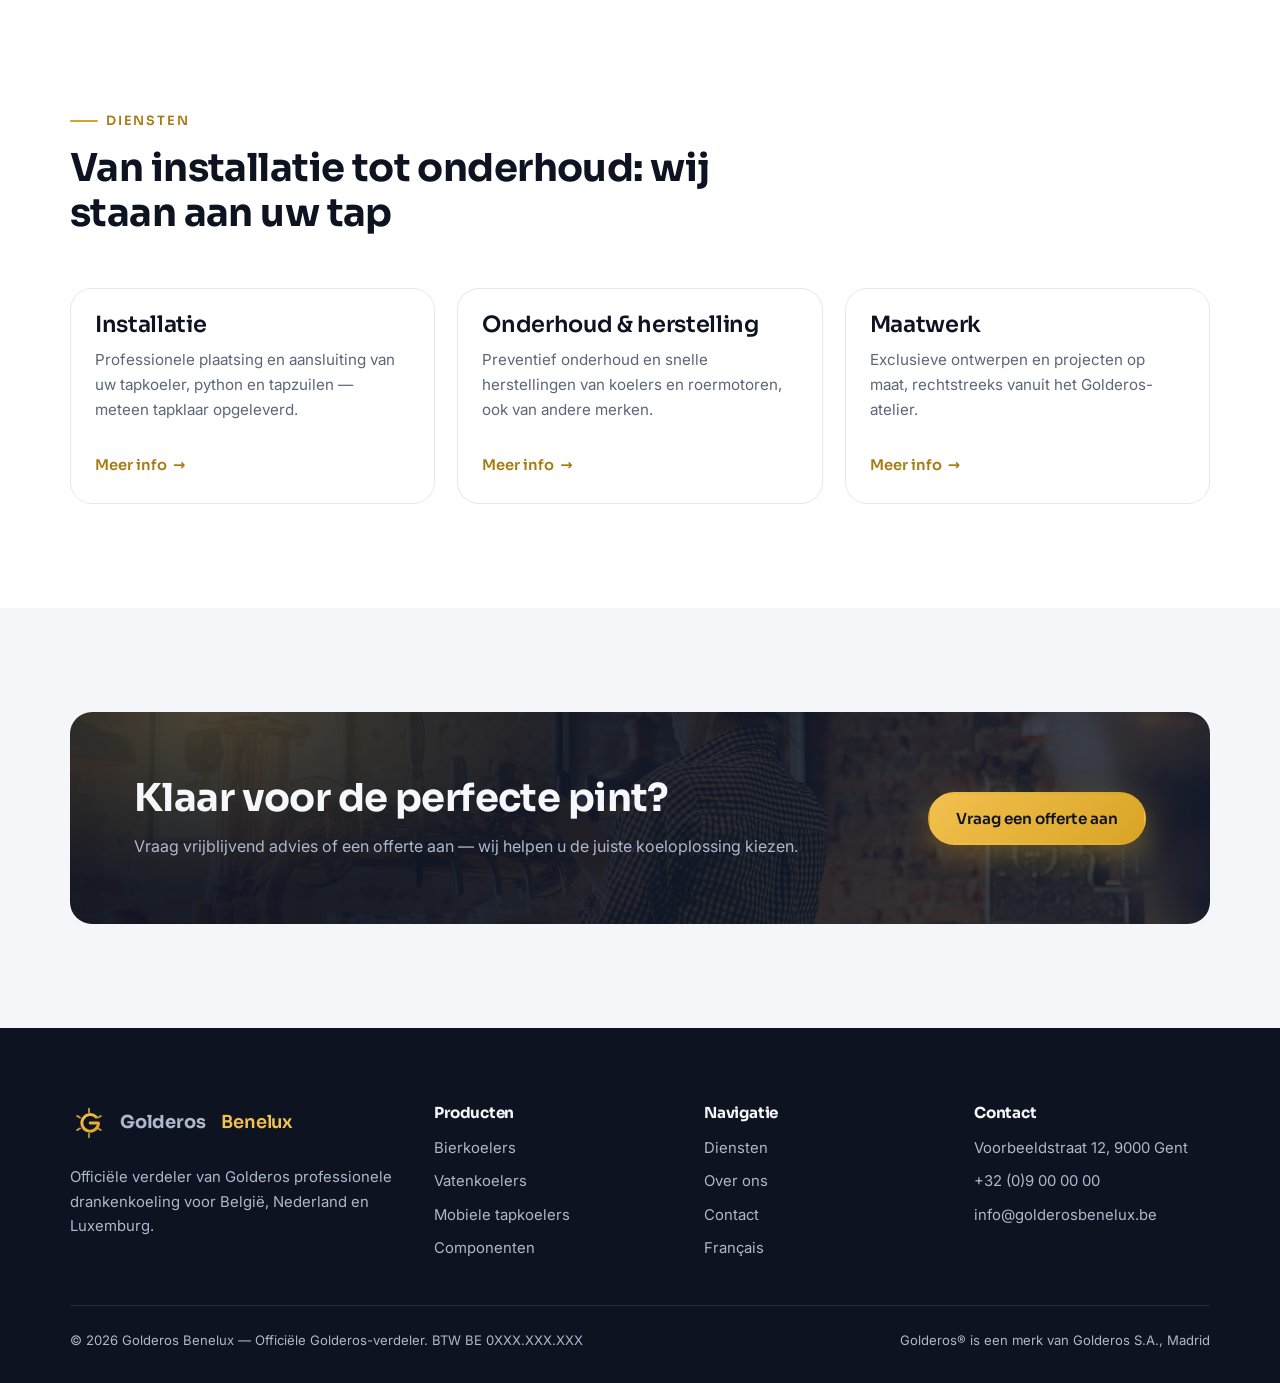
==== commit 848917d8: "Vervang illustraties door professionele foto's en fotorijke hero's - Echte foto's voor alle product-" ====
--- a/nl/index.html
+++ b/nl/index.html
@@ -67,7 +67,7 @@
           </div>
         </div>
         <div class="hero-visual">
-          <img src="../assets/img/hero-cooler.svg" alt="" width="420" height="420">
+          <img src="../assets/img/hero-taps.jpg" alt="Barman tapt een vers biertje aan een koperen tapinstallatie" width="599" height="430">
         </div>
       </div>
     </section>
--- a/assets/css/style.css
+++ b/assets/css/style.css
@@ -374,8 +374,8 @@
   position: relative;
   background:
     radial-gradient(900px 500px at 85% -10%, rgba(217, 164, 37, 0.22), transparent 65%),
-    radial-gradient(700px 420px at -10% 110%, rgba(29, 44, 79, 0.9), transparent 70%),
-    linear-gradient(155deg, var(--ink) 0%, var(--ink-2) 55%, var(--ink-3) 100%);
+    linear-gradient(160deg, rgba(13, 19, 33, 0.94) 0%, rgba(13, 19, 33, 0.86) 45%, rgba(21, 32, 58, 0.92) 100%),
+    url("../img/hero-bg.jpg") center / cover no-repeat var(--ink);
   color: var(--text-inverse);
   padding-top: calc(var(--header-h) + clamp(48px, 10vw, 110px));
   padding-bottom: clamp(64px, 11vw, 130px);
@@ -476,7 +476,13 @@
   justify-self: center;
 }
 
-.hero-visual svg { width: min(380px, 100%); height: auto; filter: drop-shadow(0 24px 50px rgba(0, 0, 0, 0.45)); }
+.hero-visual img {
+  width: min(480px, 100%);
+  height: auto;
+  border-radius: var(--radius-lg);
+  border: 3px solid rgba(242, 193, 78, 0.55);
+  box-shadow: 0 34px 70px rgba(0, 0, 0, 0.55);
+}
 
 @media (min-width: 980px) {
   .hero-inner { grid-template-columns: 1.15fr 0.85fr; }
@@ -486,8 +492,9 @@
 /* Subhero voor binnenpagina's */
 .page-hero {
   background:
-    radial-gradient(700px 360px at 90% 0%, rgba(217, 164, 37, 0.18), transparent 65%),
-    linear-gradient(155deg, var(--ink) 0%, var(--ink-2) 70%, var(--ink-3) 100%);
+    radial-gradient(700px 360px at 90% 0%, rgba(217, 164, 37, 0.16), transparent 65%),
+    linear-gradient(160deg, rgba(13, 19, 33, 0.95) 0%, rgba(13, 19, 33, 0.88) 60%, rgba(21, 32, 58, 0.93) 100%),
+    url("../img/hero-bg.jpg") center / cover no-repeat var(--ink);
   color: var(--text-inverse);
   padding-top: calc(var(--header-h) + clamp(44px, 8vw, 84px));
   padding-bottom: clamp(44px, 7vw, 76px);
@@ -747,8 +754,9 @@
 /* CTA-band */
 .cta-band {
   background:
-    radial-gradient(620px 300px at 12% 0%, rgba(242, 193, 78, 0.25), transparent 60%),
-    linear-gradient(135deg, var(--ink) 0%, var(--ink-3) 100%);
+    radial-gradient(620px 300px at 12% 0%, rgba(242, 193, 78, 0.22), transparent 60%),
+    linear-gradient(100deg, rgba(13, 19, 33, 0.94) 30%, rgba(13, 19, 33, 0.78) 100%),
+    url("../img/hero-taps.jpg") center / cover no-repeat var(--ink);
   border-radius: var(--radius-lg);
   color: var(--text-inverse);
   padding: clamp(34px, 6vw, 64px);
